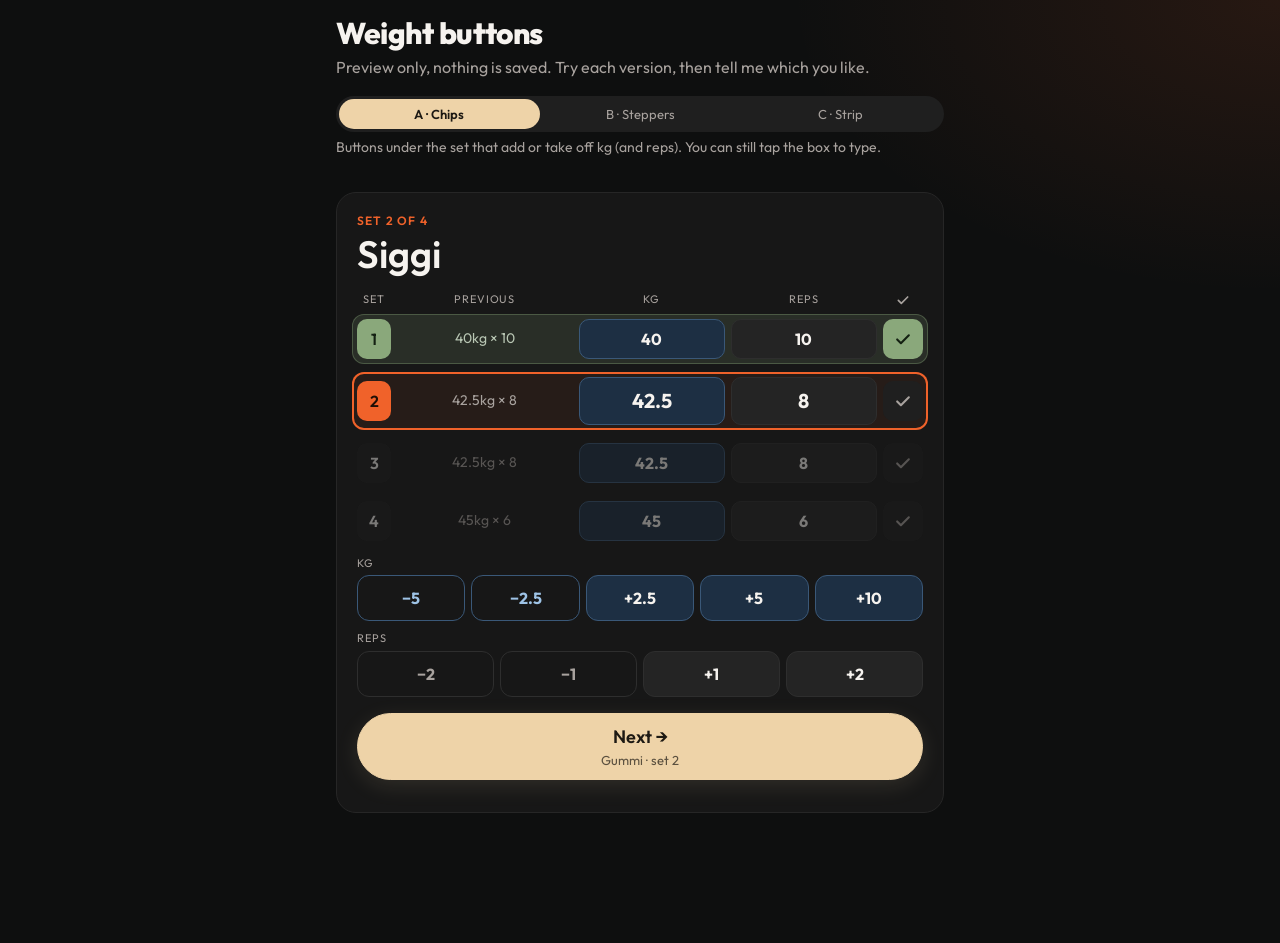
==== preview.html @ f481e170 "Preview page: three ways to change the weight without typing" ====
<!doctype html>
<html lang="en">
<head>
  <meta charset="utf-8">
  <meta name="viewport" content="width=device-width, initial-scale=1, maximum-scale=1, user-scalable=no, viewport-fit=cover">
  <meta name="theme-color" content="#0d0e0e">
  <title>Weight buttons preview</title>
  <link rel="preconnect" href="https://fonts.googleapis.com">
  <link rel="preconnect" href="https://fonts.gstatic.com" crossorigin>
  <link rel="stylesheet" href="https://fonts.googleapis.com/css2?family=Outfit:wght@400;500;600;700;800&display=swap">
  <link rel="stylesheet" href="styles.css?v=31">
  <style>
    /* Preview only: three ways to change kg without the keyboard */
    .variants { display: flex; width: 100%; margin: 4px 0 6px; }
    .variants button { flex: 1; }
    .about { color: var(--muted); font-size: 14px; margin: 0 0 14px; min-height: 40px; }

    /* A: chips that add or take off kg */
    .chips { display: grid; grid-template-columns: repeat(5, 1fr); gap: 6px; margin: 2px 0 6px; }
    .chip {
      min-height: 46px; border-radius: 12px; font: inherit; font-size: 16px; font-weight: 700; cursor: pointer;
      background: var(--kg-bg); border: 1px solid var(--kg-border); color: var(--text);
    }
    .chip.minus { background: transparent; color: var(--kg); }
    .chip:active { filter: brightness(1.3); }
    .chips.reps { grid-template-columns: repeat(4, 1fr); }
    .chips.reps .chip { background: #242424; border-color: #2e2e2e; }
    .chips.reps .chip.minus { background: transparent; color: var(--muted); }
    .chip-label { color: var(--muted); font-size: 11px; letter-spacing: 0.08em; text-transform: uppercase; margin: 10px 0 4px; }

    /* B: big steppers */
    .stepper-box { display: grid; gap: 10px; margin: 6px 0 4px; }
    .big-stepper { display: grid; grid-template-columns: 64px 1fr 64px; gap: 8px; align-items: center; border-radius: 16px; padding: 8px; }
    .big-stepper.kg { background: var(--kg-bg); border: 1px solid var(--kg-border); }
    .big-stepper.reps { background: #242424; border: 1px solid #2e2e2e; }
    .big-stepper button {
      height: 56px; border-radius: 12px; border: 1px solid rgba(255, 255, 255, 0.12); background: rgba(0, 0, 0, 0.25);
      color: var(--text); font: inherit; font-size: 28px; font-weight: 600; cursor: pointer;
    }
    .big-stepper button:active { background: rgba(255, 255, 255, 0.1); }
    .big-stepper .value { text-align: center; line-height: 1; }
    .big-stepper .value input { background: transparent; border: none; box-shadow: none; text-align: center; font-size: 34px; font-weight: 700; padding: 0; min-height: 40px; }
    .big-stepper .value span { color: var(--muted); font-size: 12px; text-transform: uppercase; letter-spacing: 0.08em; }
    .step-size { display: flex; gap: 6px; justify-content: center; align-items: center; color: var(--muted); font-size: 13px; }
    .step-size .seg { margin: 0; }

    /* C: pick a weight from a strip */
    .strip { display: flex; gap: 6px; overflow-x: auto; margin: 4px -20px 6px; padding: 4px 20px; scrollbar-width: none; scroll-snap-type: x mandatory; }
    .strip::-webkit-scrollbar { display: none; }
    .strip button {
      flex: none; min-width: 64px; min-height: 52px; border-radius: 12px; scroll-snap-align: center;
      background: transparent; border: 1px solid var(--kg-border); color: var(--kg); font: inherit; font-size: 18px; font-weight: 700; cursor: pointer;
    }
    .strip button.on { background: var(--kg-bg); color: var(--text); border-color: var(--kg); box-shadow: 0 0 0 1px var(--kg); }
    .strip button small { display: block; font-size: 10px; font-weight: 500; color: var(--muted); letter-spacing: 0.04em; }
  </style>
</head>
<body>
  <main>
    <h1 style="font-size:30px">Weight buttons</h1>
    <p class="sub">Preview only, nothing is saved. Try each version, then tell me which you like.</p>
    <div class="seg variants" data-variants>
      <button data-v="A" class="on">A · Chips</button>
      <button data-v="B">B · Steppers</button>
      <button data-v="C">C · Strip</button>
    </div>
    <p class="about" data-about></p>
    <div data-step></div>
  </main>
  <div id="toast" class="toast" role="status"></div>

  <script>
    const TICK = '<svg width="20" height="20" viewBox="0 0 24 24" fill="none" stroke="currentColor" stroke-width="2.5" stroke-linecap="round" stroke-linejoin="round"><path d="M5 12.5l4.5 4.5L19 7.5"/></svg>';
    const ABOUT = {
      A: 'Buttons under the set that add or take off kg (and reps). You can still tap the box to type.',
      B: 'The current set gets big − / + buttons. Choose how much one tap changes the kg. Tap the number to type.',
      C: 'Swipe a strip of weights around the current one and tap the one you lifted. Last time is marked.',
    };
    const prev = [{ w: 40, r: 10 }, { w: 42.5, r: 8 }, { w: 42.5, r: 8 }, { w: 45, r: 6 }];
    let variant = 'A', stepSize = 5;
    let sets, cur;
    function reset() {
      sets = prev.map(p => ({ w: p.w, r: p.r, done: false }));
      sets[0].done = true;
      cur = 1;
    }
    reset();

    const fmt = n => String(Math.round(n * 100) / 100);
    const el = document.querySelector('[data-step]');

    function row(s, j) {
      const cells = `<span class="set-no">${j + 1}</span><span class="prev">${prev[j].w}kg × ${prev[j].r}</span>`;
      if (j === cur) return `
        <div class="set-row current">
          ${cells}
          <input inputmode="decimal" data-f="w" value="${fmt(s.w)}" aria-label="Weight">
          <input inputmode="numeric" data-f="r" value="${s.r}" aria-label="Reps">
          <span class="tick">${TICK}</span>
        </div>`;
      return `
        <div class="set-row ${s.done ? 'done' : 'upcoming'}">
          ${cells}<span class="val">${fmt(s.w)}</span><span class="val">${s.r}</span><span class="tick">${TICK}</span>
        </div>`;
    }

    function controls() {
      const s = sets[cur];
      if (variant === 'A') return `
        <div class="chip-label">kg</div>
        <div class="chips">
          <button class="chip minus" data-add="-5">−5</button>
          <button class="chip minus" data-add="-2.5">−2.5</button>
          <button class="chip" data-add="2.5">+2.5</button>
          <button class="chip" data-add="5">+5</button>
          <button class="chip" data-add="10">+10</button>
        </div>
        <div class="chip-label">reps</div>
        <div class="chips reps">
          <button class="chip minus" data-rep="-2">−2</button>
          <button class="chip minus" data-rep="-1">−1</button>
          <button class="chip" data-rep="1">+1</button>
          <button class="chip" data-rep="2">+2</button>
        </div>`;
      if (variant === 'B') return `
        <div class="stepper-box">
          <div class="big-stepper kg">
            <button data-add="${-stepSize}" aria-label="Less kg">−</button>
            <div class="value"><input inputmode="decimal" data-f="w" value="${fmt(s.w)}" aria-label="Weight"><span>kg</span></div>
            <button data-add="${stepSize}" aria-label="More kg">+</button>
          </div>
          <div class="step-size">One tap =
            <div class="seg">${[1.25, 2.5, 5, 10].map(n => `<button data-size="${n}" class="${n === stepSize ? 'on' : ''}">${n} kg</button>`).join('')}</div>
          </div>
          <div class="big-stepper reps">
            <button data-rep="-1" aria-label="Fewer reps">−</button>
            <div class="value"><input inputmode="numeric" data-f="r" value="${s.r}" aria-label="Reps"><span>reps</span></div>
            <button data-rep="1" aria-label="More reps">+</button>
          </div>
        </div>`;
      // C: weights around the current one, every 2.5 kg
      const opts = [];
      for (let w = Math.max(0, s.w - 20); w <= s.w + 30; w += 2.5) opts.push(w);
      return `
        <div class="chip-label">kg · swipe for more</div>
        <div class="strip" data-strip>${opts.map(w => `
          <button data-set="${w}" class="${w === s.w ? 'on' : ''}">${fmt(w)}${w === prev[cur].w ? '<small>last time</small>' : ''}</button>`).join('')}
        </div>
        <div class="chip-label">reps</div>
        <div class="chips reps">
          <button class="chip minus" data-rep="-2">−2</button>
          <button class="chip minus" data-rep="-1">−1</button>
          <button class="chip" data-rep="1">+1</button>
          <button class="chip" data-rep="2">+2</button>
        </div>`;
    }

    function render() {
      document.querySelector('[data-about]').textContent = ABOUT[variant];
      if (cur >= sets.length) {
        el.innerHTML = `
          <div class="step">
            <div class="step-name">All done 💪</div>
            <button class="btn primary big" data-again>Try again</button>
          </div>`;
        return;
      }
      el.innerHTML = `
        <div class="step">
          <div class="step-meta">Set ${cur + 1} of ${sets.length}</div>
          <div class="step-name">Siggi</div>
          <div class="set-head"><span>Set</span><span>Previous</span><span>kg</span><span>Reps</span><span>${TICK}</span></div>
          ${sets.map(row).join('')}
          ${controls()}
          <button class="btn primary big" data-next>Next →<small>Gummi · set ${cur + 1}</small></button>
        </div>`;
      // Keep the picked weight in view on the strip
      el.querySelector('[data-strip] .on')?.scrollIntoView({ inline: 'center', block: 'nearest' });
    }

    let toastTimer;
    function toast(text) {
      const t = document.getElementById('toast');
      t.textContent = text;
      t.classList.add('show');
      clearTimeout(toastTimer);
      toastTimer = setTimeout(() => t.classList.remove('show'), 1600);
    }

    // Only update the values on screen, so a tap doesn't redraw (and scroll) the whole card
    function refreshValues() {
      const s = sets[cur];
      el.querySelectorAll('[data-f="w"]').forEach(i => { if (document.activeElement !== i) i.value = fmt(s.w); });
      el.querySelectorAll('[data-f="r"]').forEach(i => { if (document.activeElement !== i) i.value = s.r; });
      el.querySelectorAll('[data-strip] button').forEach(b => b.classList.toggle('on', +b.dataset.set === s.w));
    }

    el.addEventListener('click', e => {
      const b = e.target.closest('button');
      if (!b) return;
      const s = sets[cur];
      if (b.dataset.add) { s.w = Math.max(0, s.w + +b.dataset.add); refreshValues(); }
      else if (b.dataset.rep) { s.r = Math.max(0, s.r + +b.dataset.rep); refreshValues(); }
      else if (b.dataset.set) { s.w = +b.dataset.set; refreshValues(); }
      else if (b.dataset.size) { stepSize = +b.dataset.size; render(); }
      else if (b.hasAttribute('data-next')) {
        s.done = true;
        toast(`Saved ${fmt(s.w)}kg × ${s.r}`);
        cur++;
        if (sets[cur]) { sets[cur].w = Math.max(sets[cur].w, s.w); }
        render();
      } else if (b.hasAttribute('data-again')) { reset(); render(); }
    });
    el.addEventListener('input', e => {
      const v = parseFloat(e.target.value.replace(',', '.'));
      if (!Number.isFinite(v)) return;
      if (e.target.dataset.f === 'w') sets[cur].w = v; else sets[cur].r = v;
      refreshValues();
    });
    el.addEventListener('focusin', e => { if (e.target.matches('input')) e.target.select(); });

    document.querySelector('[data-variants]').addEventListener('click', e => {
      const b = e.target.closest('button');
      if (!b) return;
      variant = b.dataset.v;
      document.querySelectorAll('[data-variants] button').forEach(x => x.classList.toggle('on', x === b));
      reset();
      render();
    });
    render();
  </script>
</body>
</html>
---- styles.css ----
:root {
  /* sampled from the design reference (gymbros8) */
  --bg: #0e0f0f;
  --panel: #131313;
  --card: #171717;
  --card2: #1f1f1f;
  --input: #1f1f1f;
  --text: #f6f3ef;
  --muted: #a8a29e;
  --border: #262626;
  --cream: #eed3a8; /* the poster's paper cream */
  --cream-ink: #1d1913;
  --accent: #f0622a; /* the poster's orange: accents in panels, not buttons */
  --accent-text: #ff8656;
  --accent-ink: #1f0f06;
  /* kg: a muted slate blue, cool against the warm orange/cream */
  --kg: #9ec3e6;
  --kg-bg: #1d2f43; /* strong enough that the fill alone says "kg" */
  --kg-border: #3a5878;
  --green: #8aa87b;
  --danger: #f2616d; /* clearly redder than the orange accent */
  color-scheme: dark;
}

* { box-sizing: border-box; }
[hidden] { display: none !important; }

html { touch-action: manipulation; }

body {
  margin: 0;
  min-height: 100vh;
  /* a warm glow in the top corner, like light on the plates in the reference */
  background: radial-gradient(700px 420px at 100% 0%, rgba(240, 98, 42, 0.11), transparent 70%) no-repeat, var(--bg);
  color: var(--text);
  font: 16px/1.4 "Outfit", system-ui, -apple-system, "Segoe UI", Roboto, sans-serif;
  -webkit-tap-highlight-color: transparent;
}

header {
  position: sticky;
  top: 0;
  z-index: 10;
  display: flex;
  justify-content: space-between;
  align-items: center;
  padding: 10px 16px;
  padding-top: max(10px, env(safe-area-inset-top));
  background: rgba(14, 15, 15, 0.82);
  backdrop-filter: blur(10px);
}
#lock { margin-left: auto; border-radius: 999px; border-color: #343130; }
/* Sets saved on the phone but not uploaded yet (no signal) */
#sync { margin-left: auto; border-radius: 999px; border-color: rgba(238, 211, 168, 0.45); color: var(--cream); }
#sync:not([hidden]) + #lock { margin-left: 8px; }

main { max-width: 640px; margin: 0 auto; padding: 8px 16px 130px; }

h1 { font-size: 40px; font-weight: 800; line-height: 1.05; margin: 10px 0 6px; letter-spacing: -0.015em; }
h2 { margin: 30px 0 12px; color: var(--muted); text-transform: uppercase; letter-spacing: 0.08em; font-size: 12px; font-weight: 600; }
h3 { margin: 0; font-size: 18px; font-weight: 600; }
.sub { color: var(--muted); margin: 0 0 18px; }

/* ---------- buttons ---------- */

.btn {
  display: inline-flex;
  flex-direction: column;
  align-items: center;
  justify-content: center;
  gap: 2px;
  min-height: 44px;
  padding: 10px 18px;
  border-radius: 999px;
  border: 1px solid var(--border);
  background: var(--card);
  color: var(--text);
  font: inherit;
  font-weight: 500;
  text-decoration: none;
  cursor: pointer;
}
.btn.primary, .btn.cream {
  background: var(--cream);
  border-color: var(--cream);
  color: var(--cream-ink);
  font-weight: 600;
  box-shadow: 0 6px 22px rgba(238, 211, 168, 0.12);
}
.btn.primary:active, .btn.cream:active { filter: brightness(0.92); }
/* "Add exercise": dashed orange outline with a round plus */
.btn.dashed {
  flex-direction: row; gap: 10px;
  background: transparent; border: 1.5px dashed rgba(238, 211, 168, 0.45); border-radius: 18px;
  color: var(--cream); font-weight: 600;
}
.plus-dot {
  display: inline-flex; align-items: center; justify-content: center;
  width: 26px; height: 26px; border-radius: 50%;
  background: var(--cream); color: var(--cream-ink); font-size: 20px; font-weight: 700; line-height: 1;
}
.btn.danger { color: var(--danger); background: transparent; }
.btn.ghost { background: transparent; }
.btn.small { min-height: 34px; padding: 5px 14px; font-size: 14px; }
.btn.big { width: 100%; min-height: 60px; font-size: 18px; margin-bottom: 12px; }
.btn small { font-weight: 400; font-size: 12px; opacity: 0.7; }
.btn.big small { font-size: 13px; }
.btn.block { width: 100%; margin-bottom: 12px; }
/* Home screen's Members / Exercises: stand out from the dark background */
.btn.tile { flex-direction: row; gap: 8px; min-height: 56px; background: #1c1c1c; border-color: #343130; color: var(--text); font-size: 16px; font-weight: 600; border-radius: 16px; }
.btn.tile svg { width: 20px; height: 20px; color: var(--muted); }
.btn.tile:active { filter: brightness(1.15); }
.btn:disabled { opacity: 0.45; }

/* Pill-shaped with a 44px+ tap target so it's easy to hit on a phone */
.back {
  display: inline-flex; align-items: center; gap: 6px;
  min-height: 44px; padding: 8px 18px 8px 14px; margin-bottom: 8px;
  border-radius: 999px; background: #121212; border: 1px solid #3e3937;
  color: var(--text); text-decoration: none; font-size: 17px; font-weight: 500;
}
.back:active { background: var(--card2); }

.muted { color: var(--muted); }
.center { text-align: center; }
.row { display: flex; gap: 8px; align-items: center; flex-wrap: wrap; }
.row.end { justify-content: flex-end; }
.row.nowrap { flex-wrap: nowrap; min-width: 0; }
.col { display: flex; flex-direction: column; gap: 2px; min-width: 0; }
.grow { flex: 1; min-width: 0; }

/* ---------- inputs ---------- */

input {
  width: 100%;
  min-height: 46px;
  padding: 10px 12px;
  font: inherit;
  font-size: 17px; /* 16px+ prevents iOS zoom on focus */
  color: var(--text);
  background: var(--input);
  border: 1px solid var(--border);
  border-radius: 10px;
}
input:focus { outline: none; border-color: var(--cream); box-shadow: 0 0 0 1px var(--cream); }
input::placeholder { color: #66615d; }
input.invalid { border-color: var(--danger); box-shadow: 0 0 0 1px var(--danger); }

.search { position: relative; margin-bottom: 14px; }
.search input { border-radius: 999px; padding-left: 44px; background: var(--card); }
.search svg { position: absolute; left: 16px; top: 50%; transform: translateY(-50%); color: var(--muted); }

/* ---------- home ---------- */

/* Poster banner, as wide as the buttons below and rounded like the cards */
.hero {
  display: block;
  width: 100%;
  height: auto;
  margin: 4px 0 16px;
  border-radius: 20px;
  border: 1px solid #2a2828;
  box-shadow: 0 12px 30px rgba(0, 0, 0, 0.5);
}
/* On phones the banner runs edge to edge */
@media (max-width: 640px) {
  .hero {
    width: calc(100% + 32px);
    max-width: none;
    margin: -8px -16px 16px;
    border-radius: 0;
    border-width: 1px 0;
    box-shadow: none;
  }
}

/* ---------- lists & cards ---------- */

.list { display: flex; flex-direction: column; gap: 10px; }
.list-item {
  display: flex;
  flex-direction: column;
  gap: 2px;
  width: 100%;
  padding: 14px 16px;
  background: linear-gradient(180deg, #191919, #151515);
  border: 1px solid var(--border);
  border-radius: 18px;
  color: var(--text);
  text-decoration: none;
  text-align: left;
  font: inherit;
  cursor: pointer;
}
.list-item.row { flex-direction: row; flex-wrap: nowrap; padding: 8px 8px 8px 12px; }
.list-item.row input { background: transparent; border-color: transparent; }
.list-item.row input:focus { border-color: var(--cream); }
.tag { color: var(--green); font-size: 13px; }

.card {
  background: linear-gradient(180deg, #191919, #151515);
  border: 1px solid var(--border);
  border-radius: 20px;
  padding: 16px;
  margin-bottom: 12px;
}
.card-head { display: flex; justify-content: space-between; align-items: center; gap: 8px; }

/* Exercise row with photo on the left (picker and workout overview) */
.ex-card {
  display: flex;
  align-items: stretch;
  width: 100%;
  min-height: 84px;
  margin-bottom: 12px;
  padding: 0;
  overflow: hidden;
  background: linear-gradient(180deg, #191919, #151515);
  border: 1px solid var(--border);
  border-radius: 18px;
  color: var(--text);
  text-decoration: none;
  text-align: left;
  font: inherit;
  cursor: pointer;
}
/* Exercise thumbnail; without a photo it's an orange-tinted tile with a dumbbell */
.ex-img { flex: none; width: 96px; background: #28170f center / cover no-repeat; display: flex; align-items: center; justify-content: center; color: #d65a2a; }
.ex-info { flex: 1; min-width: 0; padding: 14px; display: flex; flex-direction: column; gap: 2px; justify-content: center; }
.ex-title { font-size: 18px; font-weight: 600; }
.ex-side { flex: none; display: flex; align-items: center; padding-right: 14px; }
.plus {
  display: flex;
  align-items: center;
  justify-content: center;
  width: 34px;
  height: 34px;
  border-radius: 50%;
  background: var(--cream);
  color: var(--cream-ink);
  font-size: 22px;
  line-height: 1;
}

/* Done / not done circle, as in the reference */
.check {
  flex: none;
  display: inline-flex;
  align-items: center;
  justify-content: center;
  width: 36px;
  height: 36px;
  border-radius: 50%;
  border: 2px solid #3d3a38;
}
.check.done { background: var(--green); border-color: var(--green); box-shadow: 0 0 18px rgba(138, 168, 123, 0.25); }
.check.done::after { content: ""; width: 12px; height: 7px; margin-top: -3px; border: solid #18210f; border-width: 0 0 3px 3px; transform: rotate(-45deg); }

/* Per-member sets in the workout overview: reps above kg */

/* ---------- exercise screen ---------- */

.save-status {
  display: block;
  min-height: 18px;
  margin: 0 0 12px;
  padding: 0;
  background: none;
  border: none;
  font: inherit;
  font-size: 13px;
  color: var(--muted);
  text-align: left;
}
.save-status.wait { color: var(--cream); }

.photo-block { position: relative; margin-bottom: 16px; }
.ex-photo { display: block; width: 100%; max-height: 280px; object-fit: cover; border-radius: 18px; background: var(--card); }
.photo-block .on-photo { position: absolute; right: 10px; bottom: 10px; background: rgba(13, 14, 14, 0.75); backdrop-filter: blur(6px); }

.stepper { display: flex; align-items: center; gap: 10px; padding: 10px 10px 10px 16px; }
.stepper .btn { width: 44px; padding: 0; font-size: 22px; }
.stepper b { min-width: 26px; text-align: center; font-size: 22px; font-weight: 600; }

.last { margin: 6px 0 12px; font-size: 14px; color: var(--muted); }
.last b { color: var(--text); font-weight: 500; }
.small { font-size: 13px; }

/* Members who are here stand out from the page; members who aren't sit quietly at the bottom */
.member { background: linear-gradient(180deg, #1b1b1b, #171717); border-color: #2c2c2c; box-shadow: 0 4px 18px rgba(0, 0, 0, 0.35); }
.absent-row {
  display: flex;
  align-items: center;
  gap: 8px;
  margin-bottom: 8px;
  padding: 6px 8px 6px 16px;
  border: 1px dashed var(--border);
  border-radius: 14px;
  color: var(--muted);
}

/* Set table: SET | PREVIOUS | KG | REPS | ✓ */
.set-head, .set-row { display: grid; grid-template-columns: 34px 1.2fr 1fr 1fr 40px; gap: 6px; align-items: center; }
.set-head { margin: 14px 0 6px; color: var(--muted); font-size: 11px; letter-spacing: 0.08em; text-transform: uppercase; text-align: center; }
.set-head svg { width: 16px; height: 16px; vertical-align: middle; }
.set-row { margin: 0 -5px 6px; padding: 5px; border-radius: 12px; transition: background 0.15s; }
.set-no {
  display: flex;
  align-items: center;
  justify-content: center;
  height: 40px;
  border-radius: 10px;
  background: var(--card2);
  font-weight: 600;
}
.prev { color: var(--muted); font-size: 14px; text-align: center; white-space: nowrap; overflow: hidden; text-overflow: ellipsis; }
.set-row input { min-height: 40px; padding: 6px 4px; text-align: center; font-weight: 700; color: var(--text); }
/* Same color code as the sets tables: kg cells blue, reps cells grey, white numbers */
.set-row > :nth-child(3) { background: var(--kg-bg); border: 1px solid var(--kg-border); }
.set-row > :nth-child(4) { background: #242424; border: 1px solid #2e2e2e; }
.set-row > input:nth-child(3)::placeholder { color: #6f8aa6; }
.tick {
  display: flex;
  align-items: center;
  justify-content: center;
  height: 40px;
  padding: 0;
  border: none;
  border-radius: 10px;
  background: var(--card2);
  color: var(--muted);
  cursor: pointer;
}
/* A finished set: green row with a green number and tick; the kg / reps cells keep their colors */
.set-row.done { background: rgba(138, 168, 123, 0.16); box-shadow: inset 0 0 0 1px rgba(138, 168, 123, 0.35); }
.set-row.done .set-no, .set-row.done .tick { background: var(--green); color: #142012; }
.set-row.done .prev { color: #b9c7b4; }

/* ---------- guided step ---------- */

.step { background: var(--card); border: 1px solid var(--border); border-radius: 20px; padding: 20px; }
.step-meta { color: var(--accent); font-weight: 600; font-size: 12px; text-transform: uppercase; letter-spacing: 0.1em; }
.step-name { font-size: 38px; font-weight: 600; line-height: 1.1; margin: 4px 0 8px; }
/* "Who's next?": one big button per member */
.pick-grid { display: grid; grid-template-columns: 1fr 1fr; gap: 10px; margin: 16px 0 12px; }
.pick-grid .btn { min-height: 60px; font-size: 18px; font-weight: 600; }
.step .btn.big { margin-bottom: 12px; }

/* ---------- misc ---------- */

.sticky-bottom {
  position: fixed;
  left: 0;
  right: 0;
  bottom: 0;
  padding: 28px 16px 12px;
  padding-bottom: max(12px, env(safe-area-inset-bottom));
  background: linear-gradient(transparent, var(--bg) 45%);
}
.sticky-bottom .btn { display: flex; max-width: 608px; margin: 0 auto; }

.notice { background: var(--card2); border-radius: 16px; padding: 12px 16px; margin-bottom: 12px; }
.error { background: #3a1c17; color: #f5c9bf; padding: 12px 16px; border-radius: 16px; margin-bottom: 12px; }
.error-text { color: var(--danger); min-height: 1.2em; font-size: 14px; }

dialog {
  width: min(92vw, 380px);
  padding: 22px;
  background: var(--card);
  color: var(--text);
  border: 1px solid var(--border);
  border-radius: 20px;
}
dialog::backdrop { background: rgba(0, 0, 0, 0.65); }
dialog h2 { margin-top: 0; color: var(--text); text-transform: none; letter-spacing: 0; font-size: 22px; }

/* Exercise in the workout overview: square photo next to the title, members below */
.ex-summary { display: block; color: var(--text); text-decoration: none; }
.ex-summary-head { display: flex; align-items: center; gap: 14px; margin-bottom: 4px; }
/* Exercise card on the workout page: a faint orange glow in the top-left corner */
.ex-summary {
  border-color: transparent;
  background:
    radial-gradient(240px 150px at 0 0, rgba(240, 98, 42, 0.09), transparent 100%) padding-box,
    linear-gradient(180deg, #191919, #151515) padding-box,
    radial-gradient(200px 120px at 0 0, #4d2716, #262626 100%) border-box;
}
.ex-summary .ex-img { width: 66px; height: 66px; border-radius: 14px; border: 1px solid #40200f; }
.ex-summary .ex-img svg { width: 28px; height: 28px; }

/* Big dark panel holding a workout's exercises, as in the reference */
.panel { background: var(--panel); border: 1px solid #1e1e1e; border-radius: 24px; padding: 8px; margin-bottom: 14px; }
.panel .card { margin-bottom: 10px; }
.panel > .muted { padding: 18px 0 8px; margin: 0; }
.panel .btn.dashed { margin: 4px 0 0; }

/* One inner card per member: name and set count, then their sets */
.ms-row { margin-top: 10px; padding: 12px 10px; background: #1a1a1a; border: 1px solid #242424; border-radius: 16px; }
.ms-head { display: flex; justify-content: space-between; align-items: baseline; gap: 8px; }
.ms-name { font-weight: 600; font-size: 17px; }
/* Sets table: one column per set (number, kg, ×reps). Color code: kg blue, reps cream */
.set-grid {
  display: grid;
  grid-template-columns: repeat(var(--n), minmax(0, 72px));
  gap: 10px 6px;
  margin-top: 10px;
  text-align: center;
  font-variant-numeric: tabular-nums;
}
.sg-set { display: flex; flex-direction: column; gap: 5px; min-width: 0; }
.sg-no { align-self: center; color: #b4b0ad; font-size: 12px; font-weight: 500; }
.sg-val { font-size: 17px; font-weight: 700; line-height: 1; padding: 9px 2px; border-radius: 8px; white-space: nowrap; }
/* White numbers everywhere; the bubble (and the small kg / × in its color) carries the color code */
.sg-val small { margin: 0 1px; font-size: 0.8em; font-weight: 600; }
.sg-val.sg-weight { color: var(--text); background: var(--kg-bg); box-shadow: inset 0 0 0 1px var(--kg-border); }
.sg-val.sg-reps { color: var(--text); background: #242424; box-shadow: inset 0 0 0 1px #2e2e2e; }
.sg-val.sg-reps small { color: var(--cream); }
/* A new best: the set number becomes a green badge and its values get a ring */
.sg-set.best .sg-no { padding: 1px 8px; border-radius: 999px; background: var(--green); color: #142012; }
.sg-set.best .sg-val.sg-weight { box-shadow: inset 0 0 0 2px var(--kg); }
.sg-set.best .sg-val.sg-reps { box-shadow: inset 0 0 0 2px var(--cream); }

.list-item .ex-img { width: 44px; height: 44px; border-radius: 10px; }
.list-item .ex-img svg { width: 22px; height: 22px; }

/* Guided step: the member's set table with the current set highlighted */
.step .set-head { margin-top: 16px; }
.step .set-row { margin-bottom: 8px; }
.step .btn.big { margin-top: 10px; }
.set-row[data-jump] { cursor: pointer; }
.set-row.upcoming { opacity: 0.45; }
.set-row.current { background: rgba(240, 98, 42, 0.07); box-shadow: inset 0 0 0 2px var(--accent); }
.set-row.current .set-no { background: var(--accent); color: var(--accent-ink); }
.set-row.current input { min-height: 48px; font-size: 20px; }
.set-row.current input:focus { border-color: var(--accent); box-shadow: 0 0 0 1px var(--accent); }
.val {
  display: flex;
  align-items: center;
  justify-content: center;
  height: 40px;
  border-radius: 10px;
  font-weight: 700;
}

/* Exercises screen: tap the thumbnail to add or change the photo */
.photo-pick { position: relative; flex: none; cursor: pointer; }
.photo-pick .cam {
  position: absolute;
  right: -5px;
  bottom: -5px;
  display: flex;
  align-items: center;
  justify-content: center;
  width: 22px;
  height: 22px;
  border-radius: 50%;
  background: var(--card2);
  border: 1px solid var(--border);
  color: var(--cream);
}
.photo-pick.busy { opacity: 0.4; pointer-events: none; }

/* Workout overview: compact exercise cards that expand to show sets */
.ex-summary { padding: 12px; }
.ex-summary-head {
  display: flex;
  align-items: center;
  gap: 14px;
  width: 100%;
  padding: 0;
  background: none;
  border: none;
  color: inherit;
  font: inherit;
  text-align: left;
  cursor: pointer;
}
.chev { color: var(--muted); transition: transform 0.15s; }
.ex-summary.open .chev { transform: rotate(180deg); }
.ex-details { padding-top: 4px; }

/* "All sets done" banner */
.all-done {
  display: flex;
  align-items: center;
  gap: 14px;
  margin-bottom: 12px;
  padding: 14px 12px 14px 14px;
  border-radius: 18px;
  background: linear-gradient(135deg, #96b388, #7a9a6c);
  color: #142012;
}
.all-done b { font-size: 19px; font-weight: 700; }
.all-done span span { font-size: 14px; opacity: 0.8; }
.all-done-icon {
  display: flex;
  align-items: center;
  justify-content: center;
  flex: none;
  width: 44px;
  height: 44px;
  border-radius: 50%;
  background: #142012;
  color: #a9c7a2;
}
.all-done .btn { background: rgba(20, 32, 18, 0.15); border-color: rgba(20, 32, 18, 0.3); color: #142012; }

/* Summary sheet after completing an exercise or workout */
/* Centered in the visible screen (dvh leaves out the phone browser's toolbars) */
dialog.sheet {
  width: calc(100% - 24px);
  max-width: 600px;
  max-height: 85vh;
  max-height: 85dvh;
  margin: auto;
  padding: 24px 18px 18px;
  border-radius: 24px;
  overflow-y: auto;
  overscroll-behavior: contain;
}
/* The page behind an open sheet doesn't scroll */
html.no-scroll, html.no-scroll body { overflow: hidden; }
dialog.sheet[open] { animation: sheet-in 0.25s ease-out; }
@keyframes sheet-in { from { opacity: 0; } to { opacity: 1; } } /* no transform: it would trap the confetti canvas */
#sheet-confetti { position: fixed; inset: 0; width: 100vw; height: 100vh; pointer-events: none; z-index: 1; }
.sheet form { position: relative; }
.sheet .btn.big { margin: 18px 0 0; }
.sheet .btn:focus { outline: none; } /* it gets focus when the sheet opens */
.sheet-title { font-size: 28px; font-weight: 600; line-height: 1.15; }
.sheet .sub { margin-bottom: 14px; }
.sheet-row { display: flex; flex-direction: column; gap: 2px; padding: 12px 0; border-top: 1px solid var(--border); }
/* Stat cards: icon tile + big number; first one orange-tinted, last one green-tinted */
.stats { display: grid; grid-template-columns: repeat(3, 1fr); gap: 10px; margin-bottom: 8px; }
.stat {
  display: flex; align-items: center; gap: 12px; min-width: 0;
  padding: 14px 12px; border-radius: 18px;
  background: linear-gradient(160deg, #201e1d, #181717); border: 1px solid #2a2828;
}
.stat-icon { flex: none; display: flex; align-items: center; justify-content: center; width: 44px; height: 44px; border-radius: 13px; background: #292524; color: #a8a29e; }
.stat-text { display: flex; flex-direction: column; min-width: 0; }
.stat b { font-size: 26px; font-weight: 700; line-height: 1.05; color: var(--text); white-space: nowrap; }
.stat span { color: var(--muted); font-size: 13px; }
/* Tinted cards: the color glows from the top-left corner and fades into the normal dark grey,
   border included (an inner padding-box layer over a border-box layer) */
.stat.orange {
  border-color: transparent;
  background:
    radial-gradient(140% 120% at 0% 0%, rgba(240, 98, 42, 0.42), rgba(240, 98, 42, 0.1) 45%, transparent 78%) padding-box,
    linear-gradient(#231812, #1f1713) padding-box,
    radial-gradient(130% 130% at 0% 0%, #b8461c, #3a261e 45%, #2a2828 70%) border-box;
}
.stat.orange .stat-icon { background: #3d1c0e; color: var(--accent-text); }
.stat.blue {
  border-color: transparent;
  background:
    radial-gradient(140% 120% at 0% 0%, rgba(130, 171, 212, 0.3), rgba(130, 171, 212, 0.07) 45%, transparent 78%) padding-box,
    linear-gradient(#1b1e22, #181a1d) padding-box,
    radial-gradient(130% 130% at 0% 0%, #4d6f92, #2b3440 45%, #2a2828 70%) border-box;
}
.stat.blue .stat-icon { background: #1f2a36; color: var(--kg); }
/* Phones: icon above the number so big numbers fit */
@media (max-width: 520px) {
  .stat { flex-direction: column; align-items: flex-start; gap: 10px; padding: 12px; }
  .stat-icon { width: 38px; height: 38px; border-radius: 11px; }
  .stat-icon svg { width: 20px; height: 20px; }
  .stat b { font-size: 22px; }
}
.best-tag { color: var(--green); font-size: 13px; font-weight: 600; }
.best-line { display: flex; align-items: center; gap: 8px; margin-top: 6px; }
.best-label { color: var(--muted); font-size: 15px; font-weight: 600; }
.best-line .pill { font-size: 16px; padding: 4px 10px; }
.best-line .times { font-size: 15px; }
/* A single set as bubbles: [60 kg] × [10] */
.pills { display: inline-flex; align-items: center; gap: 5px; font-variant-numeric: tabular-nums; }
.pill { padding: 3px 9px; border-radius: 8px; font-size: 14px; font-weight: 700; line-height: 1.3; }
.pill.kg { color: var(--text); background: var(--kg-bg); box-shadow: inset 0 0 0 1px var(--kg-border); }
.pill.reps { color: var(--text); background: #242424; box-shadow: inset 0 0 0 1px #2e2e2e; }
.pill small { margin-left: 1px; font-size: 0.8em; font-weight: 600; }
.pill.reps small { color: var(--cream); }
.times { color: var(--muted); font-size: 13px; }

/* Little message at the top, e.g. a new best */
.toast {
  position: fixed;
  top: calc(14px + env(safe-area-inset-top));
  left: 50%;
  z-index: 50;
  padding: 10px 18px;
  border-radius: 999px;
  background: var(--cream);
  color: var(--cream-ink);
  font-weight: 600;
  box-shadow: 0 8px 30px rgba(0, 0, 0, 0.5);
  transform: translate(-50%, -150%);
  opacity: 0;
  visibility: hidden;
  transition: transform 0.25s ease-out, opacity 0.25s, visibility 0s 0.25s;
  pointer-events: none;
}
.toast.show { transform: translate(-50%, 0); opacity: 1; visibility: visible; transition: transform 0.25s ease-out, opacity 0.25s; }

/* Past workouts on the home screen */
.months { display: flex; gap: 8px; overflow-x: auto; margin: -2px -16px 12px; padding: 2px 16px; scrollbar-width: none; }
.months::-webkit-scrollbar { display: none; }
.month {
  flex: none; display: inline-flex; align-items: center; gap: 8px;
  padding: 7px 8px 7px 14px; border-radius: 999px; border: 1px solid var(--border);
  background: var(--card); color: var(--muted); font: inherit; font-size: 14px; font-weight: 500; cursor: pointer;
}
.month span { min-width: 22px; padding: 1px 7px; border-radius: 999px; background: var(--card2); font-size: 12px; }
.month.on { background: var(--cream); border-color: var(--cream); color: var(--cream-ink); font-weight: 600; }
.month.on span { background: rgba(29, 25, 19, 0.15); }
.list-item.past { gap: 6px; padding: 16px; }
.past-head { display: flex; justify-content: space-between; align-items: baseline; gap: 8px; }
.past-head b { font-size: 17px; }
.past-stats { color: var(--text); font-size: 13px; font-weight: 600; white-space: nowrap; }
.bubbles { display: flex; flex-wrap: wrap; gap: 6px; margin-top: 4px; }
.bubble {
  padding: 4px 11px; border-radius: 999px; font-size: 13px; font-weight: 500;
  background: rgba(238, 211, 168, 0.12); color: var(--cream); box-shadow: inset 0 0 0 1px rgba(238, 211, 168, 0.28);
}

/* The stats row on a workout page */
.view > .stats { margin-bottom: 18px; }
.bubbles.workout-people { margin: -8px 0 16px; }

/* Members list and member page */
.list-item.link-row { flex-direction: row; align-items: center; gap: 10px; font-weight: 500; }
.count-pill { padding: 3px 10px; border-radius: 999px; background: var(--card2); color: var(--muted); font-size: 13px; font-weight: 500; }
.card.progress { padding: 14px; }
.progress-head { display: flex; gap: 12px; align-items: center; margin-bottom: 12px; }
.progress-head .ex-img { width: 64px; height: 64px; border-radius: 12px; }
.seg { display: inline-flex; padding: 3px; border-radius: 999px; background: var(--card2); margin-bottom: 6px; }
.seg button { border: 0; background: none; color: var(--muted); font: inherit; font-size: 13px; padding: 6px 12px; border-radius: 999px; cursor: pointer; }
.seg button.on { background: var(--cream); color: var(--cream-ink); font-weight: 600; }
.chart { display: block; width: 100%; height: auto; touch-action: pan-y; user-select: none; }
.chart .grid { stroke: var(--border); stroke-width: 1; }
.chart .axis { fill: var(--muted); font-size: 11px; }
.chart .line { fill: none; stroke: var(--accent); stroke-width: 2; stroke-linejoin: round; stroke-linecap: round; }
.chart .pt { fill: var(--accent); stroke: #161616; stroke-width: 2; }
.chart .pt.active { fill: var(--text); r: 6; }
.chart-kg .line { stroke: var(--kg); }
.chart-kg .pt { fill: var(--kg); }
.chart-reps .line { stroke: var(--cream); }
.chart-reps .pt { fill: var(--cream); }
.chart .cross { stroke: var(--muted); stroke-width: 1; stroke-dasharray: 3 3; }
.chart .end-label { fill: var(--text); font-size: 12px; font-weight: 600; }
.readout { display: flex; justify-content: center; align-items: center; gap: 10px; color: var(--muted); font-size: 14px; font-weight: 500; margin: 6px 0 10px; }
.progress details { border-top: 1px solid var(--border); padding-top: 10px; }
.progress summary { color: var(--muted); font-size: 14px; cursor: pointer; }
.progress details .ms-row { padding-top: 10px; }
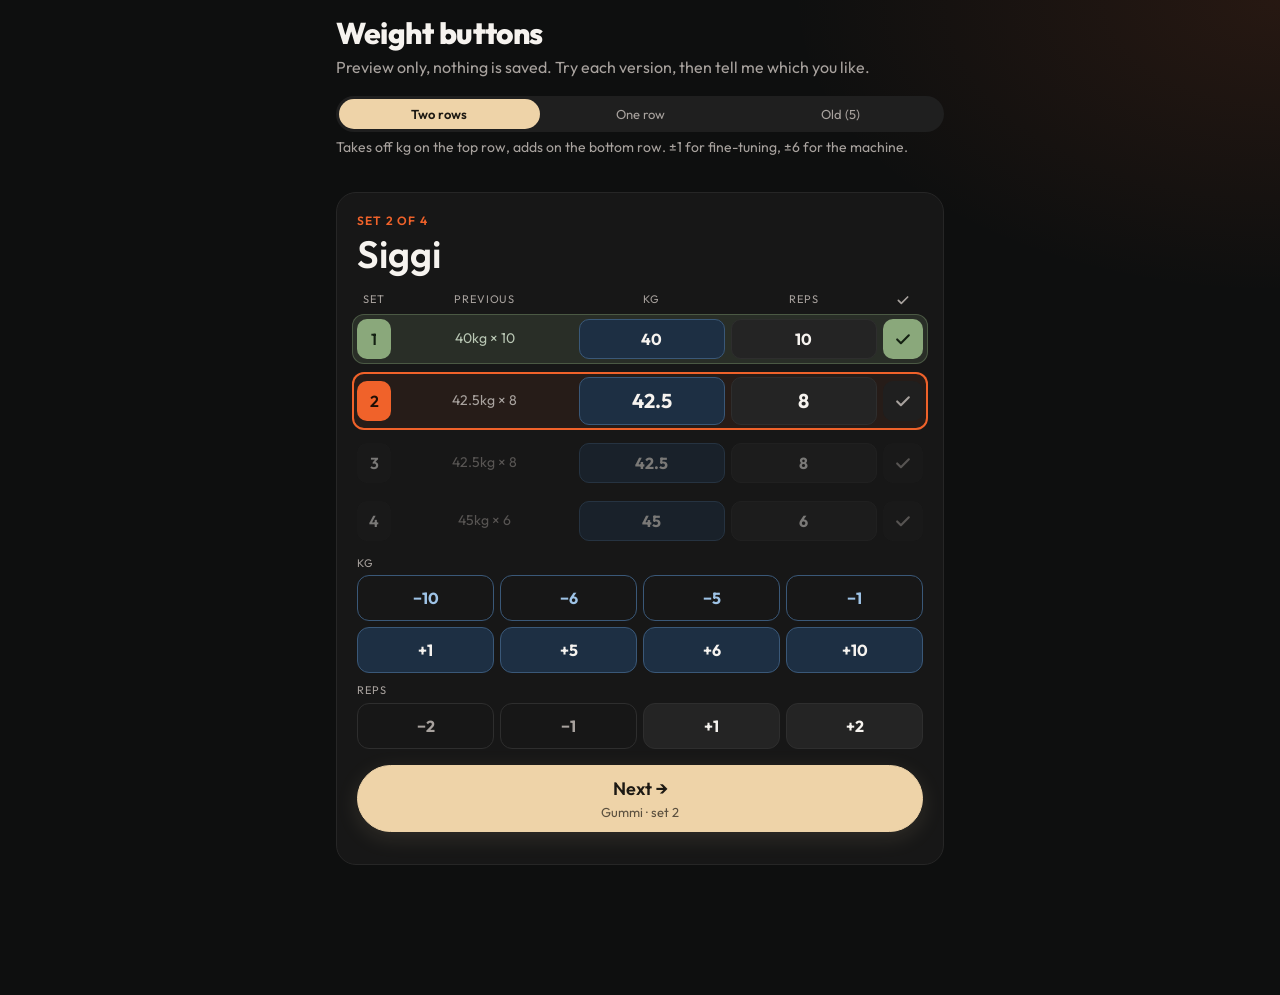
==== commit 5f1565c8: "Preview: eight kg chips in one or two rows" ====
--- a/preview.html
+++ b/preview.html
@@ -23,7 +23,9 @@
     }
     .chip.minus { background: transparent; color: var(--kg); }
     .chip:active { filter: brightness(1.3); }
-    .chips.reps { grid-template-columns: repeat(4, 1fr); }
+    .chips.reps, .chips.four { grid-template-columns: repeat(4, 1fr); }
+    .chips.eight { grid-template-columns: repeat(8, 1fr); gap: 4px; }
+    .chips.eight .chip { min-height: 44px; font-size: 14px; padding: 0; border-radius: 10px; }
     .chips.reps .chip { background: #242424; border-color: #2e2e2e; }
     .chips.reps .chip.minus { background: transparent; color: var(--muted); }
     .chip-label { color: var(--muted); font-size: 11px; letter-spacing: 0.08em; text-transform: uppercase; margin: 10px 0 4px; }
@@ -60,9 +62,9 @@
     <h1 style="font-size:30px">Weight buttons</h1>
     <p class="sub">Preview only, nothing is saved. Try each version, then tell me which you like.</p>
     <div class="seg variants" data-variants>
-      <button data-v="A" class="on">A · Chips</button>
-      <button data-v="B">B · Steppers</button>
-      <button data-v="C">C · Strip</button>
+      <button data-v="A2" class="on">Two rows</button>
+      <button data-v="A1">One row</button>
+      <button data-v="A">Old (5)</button>
     </div>
     <p class="about" data-about></p>
     <div data-step></div>
@@ -71,13 +73,20 @@
 
   <script>
     const TICK = '<svg width="20" height="20" viewBox="0 0 24 24" fill="none" stroke="currentColor" stroke-width="2.5" stroke-linecap="round" stroke-linejoin="round"><path d="M5 12.5l4.5 4.5L19 7.5"/></svg>';
+    const KG8 = [-10, -6, -5, -1, 1, 5, 6, 10];
+    const chip = (n, attr) => `<button class="chip ${n < 0 ? 'minus' : ''}" data-${attr}="${n}">${n < 0 ? '−' : '+'}${Math.abs(n)}</button>`;
+    const REPS = `
+        <div class="chip-label">reps</div>
+        <div class="chips reps">${[-2, -1, 1, 2].map(n => chip(n, 'rep')).join('')}</div>`;
     const ABOUT = {
+      A2: 'Takes off kg on the top row, adds on the bottom row. ±1 for fine-tuning, ±6 for the machine.',
+      A1: 'All eight kg buttons in one row: smaller, but takes less space.',
       A: 'Buttons under the set that add or take off kg (and reps). You can still tap the box to type.',
       B: 'The current set gets big − / + buttons. Choose how much one tap changes the kg. Tap the number to type.',
       C: 'Swipe a strip of weights around the current one and tap the one you lifted. Last time is marked.',
     };
     const prev = [{ w: 40, r: 10 }, { w: 42.5, r: 8 }, { w: 42.5, r: 8 }, { w: 45, r: 6 }];
-    let variant = 'A', stepSize = 5;
+    let variant = 'A2', stepSize = 5;
     let sets, cur;
     function reset() {
       sets = prev.map(p => ({ w: p.w, r: p.r, done: false }));
@@ -106,6 +115,15 @@
 
     function controls() {
       const s = sets[cur];
+      if (variant === 'A2') return `
+        <div class="chip-label">kg</div>
+        <div class="chips four">${KG8.slice(0, 4).map(n => chip(n, 'add')).join('')}</div>
+        <div class="chips four">${KG8.slice(4).map(n => chip(n, 'add')).join('')}</div>
+        ${REPS}`;
+      if (variant === 'A1') return `
+        <div class="chip-label">kg</div>
+        <div class="chips eight">${KG8.map(n => chip(n, 'add')).join('')}</div>
+        ${REPS}`;
       if (variant === 'A') return `
         <div class="chip-label">kg</div>
         <div class="chips">
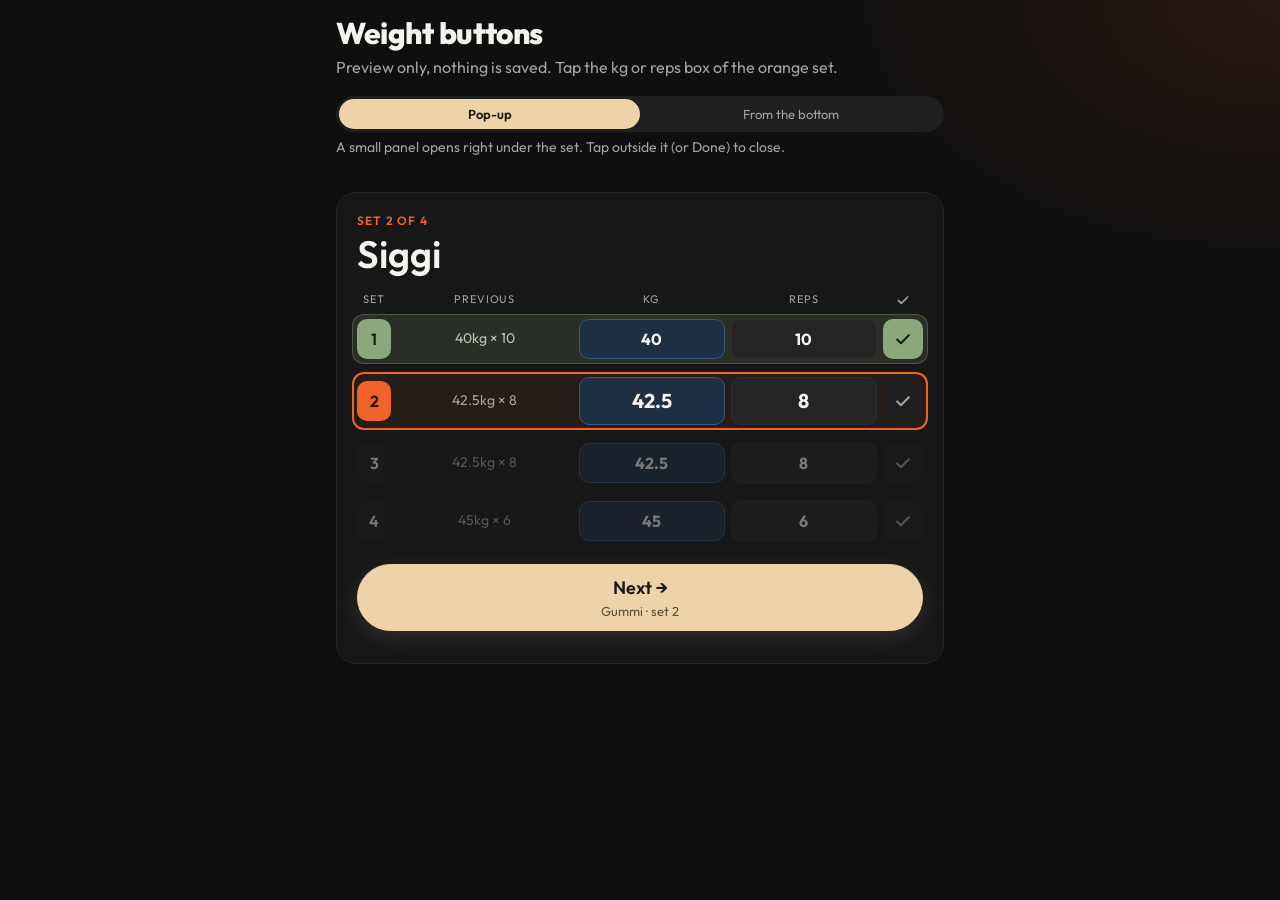
==== commit 88a6a434: "Preview: kg / reps buttons in a pop-up or bottom panel" ====
--- a/preview.html
+++ b/preview.html
@@ -10,101 +10,102 @@
   <link rel="stylesheet" href="https://fonts.googleapis.com/css2?family=Outfit:wght@400;500;600;700;800&display=swap">
   <link rel="stylesheet" href="styles.css?v=31">
   <style>
-    /* Preview only: three ways to change kg without the keyboard */
+    /* Preview only: tap the kg / reps box to get buttons for it */
     .variants { display: flex; width: 100%; margin: 4px 0 6px; }
     .variants button { flex: 1; }
     .about { color: var(--muted); font-size: 14px; margin: 0 0 14px; min-height: 40px; }
 
-    /* A: chips that add or take off kg */
-    .chips { display: grid; grid-template-columns: repeat(5, 1fr); gap: 6px; margin: 2px 0 6px; }
+    .step { position: relative; }
+    /* the kg / reps boxes of the current set are buttons now */
+    .set-row .cell {
+      min-height: 48px; border-radius: 10px; font: inherit; font-size: 20px; font-weight: 700; color: var(--text); cursor: pointer;
+    }
+    .set-row .cell.kg { background: var(--kg-bg); border: 1px solid var(--kg-border); }
+    .set-row .cell.reps { background: #242424; border: 1px solid #2e2e2e; }
+    .set-row .cell.open { border-color: var(--cream); box-shadow: 0 0 0 2px var(--cream); }
+
+    /* the panel */
+    .pad { background: #1c1c1c; border: 1px solid #343130; border-radius: 18px; padding: 12px; box-shadow: 0 18px 40px rgba(0, 0, 0, 0.6); }
+    .pad-head { display: flex; align-items: center; gap: 10px; margin-bottom: 10px; }
+    .pad-head .label { color: var(--muted); font-size: 12px; letter-spacing: 0.08em; text-transform: uppercase; }
+    .pad-head .value { font-size: 30px; font-weight: 700; line-height: 1; }
+    .pad-head .value small { font-size: 14px; color: var(--muted); font-weight: 500; margin-left: 3px; }
+    .pad-head .kbd { margin-left: auto; display: inline-flex; flex-direction: row; gap: 6px; }
+    .chips { display: grid; grid-template-columns: repeat(4, 1fr); gap: 6px; margin-bottom: 6px; }
     .chip {
-      min-height: 46px; border-radius: 12px; font: inherit; font-size: 16px; font-weight: 700; cursor: pointer;
+      min-height: 50px; border-radius: 12px; font: inherit; font-size: 17px; font-weight: 700; cursor: pointer;
       background: var(--kg-bg); border: 1px solid var(--kg-border); color: var(--text);
     }
     .chip.minus { background: transparent; color: var(--kg); }
-    .chip:active { filter: brightness(1.3); }
-    .chips.reps, .chips.four { grid-template-columns: repeat(4, 1fr); }
-    .chips.eight { grid-template-columns: repeat(8, 1fr); gap: 4px; }
-    .chips.eight .chip { min-height: 44px; font-size: 14px; padding: 0; border-radius: 10px; }
-    .chips.reps .chip { background: #242424; border-color: #2e2e2e; }
-    .chips.reps .chip.minus { background: transparent; color: var(--muted); }
-    .chip-label { color: var(--muted); font-size: 11px; letter-spacing: 0.08em; text-transform: uppercase; margin: 10px 0 4px; }
-
-    /* B: big steppers */
-    .stepper-box { display: grid; gap: 10px; margin: 6px 0 4px; }
-    .big-stepper { display: grid; grid-template-columns: 64px 1fr 64px; gap: 8px; align-items: center; border-radius: 16px; padding: 8px; }
-    .big-stepper.kg { background: var(--kg-bg); border: 1px solid var(--kg-border); }
-    .big-stepper.reps { background: #242424; border: 1px solid #2e2e2e; }
-    .big-stepper button {
-      height: 56px; border-radius: 12px; border: 1px solid rgba(255, 255, 255, 0.12); background: rgba(0, 0, 0, 0.25);
-      color: var(--text); font: inherit; font-size: 28px; font-weight: 600; cursor: pointer;
-    }
-    .big-stepper button:active { background: rgba(255, 255, 255, 0.1); }
-    .big-stepper .value { text-align: center; line-height: 1; }
-    .big-stepper .value input { background: transparent; border: none; box-shadow: none; text-align: center; font-size: 34px; font-weight: 700; padding: 0; min-height: 40px; }
-    .big-stepper .value span { color: var(--muted); font-size: 12px; text-transform: uppercase; letter-spacing: 0.08em; }
-    .step-size { display: flex; gap: 6px; justify-content: center; align-items: center; color: var(--muted); font-size: 13px; }
-    .step-size .seg { margin: 0; }
-
-    /* C: pick a weight from a strip */
-    .strip { display: flex; gap: 6px; overflow-x: auto; margin: 4px -20px 6px; padding: 4px 20px; scrollbar-width: none; scroll-snap-type: x mandatory; }
-    .strip::-webkit-scrollbar { display: none; }
-    .strip button {
-      flex: none; min-width: 64px; min-height: 52px; border-radius: 12px; scroll-snap-align: center;
-      background: transparent; border: 1px solid var(--kg-border); color: var(--kg); font: inherit; font-size: 18px; font-weight: 700; cursor: pointer;
-    }
-    .strip button.on { background: var(--kg-bg); color: var(--text); border-color: var(--kg); box-shadow: 0 0 0 1px var(--kg); }
-    .strip button small { display: block; font-size: 10px; font-weight: 500; color: var(--muted); letter-spacing: 0.04em; }
+    .pad.reps .chip { background: #2a2a2a; border-color: #363636; }
+    .pad.reps .chip.minus { background: transparent; color: var(--muted); }
+    .chip:active { filter: brightness(1.35); }
+    .pad .btn.primary { width: 100%; margin-top: 6px; min-height: 48px; }
+    .pad input { font-size: 24px; font-weight: 700; text-align: center; margin-bottom: 6px; }
+
+    /* pop-up: right under the set row, with a little arrow */
+    .pop { position: absolute; left: 12px; right: 12px; z-index: 5; }
+    .pop::before {
+      content: ''; position: absolute; top: -7px; left: var(--arrow, 50%); width: 12px; height: 12px; margin-left: -6px;
+      background: #1c1c1c; border-left: 1px solid #343130; border-top: 1px solid #343130; transform: rotate(45deg);
+    }
+
+    /* bottom sheet */
+    .scrim { position: fixed; inset: 0; z-index: 20; background: rgba(0, 0, 0, 0.45); }
+    .sheet-pad {
+      position: fixed; left: 0; right: 0; bottom: 0; z-index: 21; max-width: 640px; margin: 0 auto;
+      border-radius: 22px 22px 0 0; padding: 14px 16px; padding-bottom: max(16px, env(safe-area-inset-bottom));
+      animation: up 0.18s ease-out;
+    }
+    .sheet-pad .chip { min-height: 56px; font-size: 18px; }
+    @keyframes up { from { transform: translateY(40px); opacity: 0; } }
   </style>
 </head>
 <body>
   <main>
     <h1 style="font-size:30px">Weight buttons</h1>
-    <p class="sub">Preview only, nothing is saved. Try each version, then tell me which you like.</p>
+    <p class="sub">Preview only, nothing is saved. Tap the kg or reps box of the orange set.</p>
     <div class="seg variants" data-variants>
-      <button data-v="A2" class="on">Two rows</button>
-      <button data-v="A1">One row</button>
-      <button data-v="A">Old (5)</button>
+      <button data-v="pop" class="on">Pop-up</button>
+      <button data-v="sheet">From the bottom</button>
     </div>
     <p class="about" data-about></p>
     <div data-step></div>
   </main>
+  <div data-overlay></div>
   <div id="toast" class="toast" role="status"></div>
 
   <script>
     const TICK = '<svg width="20" height="20" viewBox="0 0 24 24" fill="none" stroke="currentColor" stroke-width="2.5" stroke-linecap="round" stroke-linejoin="round"><path d="M5 12.5l4.5 4.5L19 7.5"/></svg>';
-    const KG8 = [-10, -6, -5, -1, 1, 5, 6, 10];
-    const chip = (n, attr) => `<button class="chip ${n < 0 ? 'minus' : ''}" data-${attr}="${n}">${n < 0 ? '−' : '+'}${Math.abs(n)}</button>`;
-    const REPS = `
-        <div class="chip-label">reps</div>
-        <div class="chips reps">${[-2, -1, 1, 2].map(n => chip(n, 'rep')).join('')}</div>`;
+    const KBD = '<svg width="18" height="18" viewBox="0 0 24 24" fill="none" stroke="currentColor" stroke-width="2" stroke-linecap="round" stroke-linejoin="round"><rect x="2.5" y="6" width="19" height="12" rx="2.5"/><path d="M6.5 10h1M10.5 10h1M14.5 10h1M6.5 14h11"/></svg>';
     const ABOUT = {
-      A2: 'Takes off kg on the top row, adds on the bottom row. ±1 for fine-tuning, ±6 for the machine.',
-      A1: 'All eight kg buttons in one row: smaller, but takes less space.',
-      A: 'Buttons under the set that add or take off kg (and reps). You can still tap the box to type.',
-      B: 'The current set gets big − / + buttons. Choose how much one tap changes the kg. Tap the number to type.',
-      C: 'Swipe a strip of weights around the current one and tap the one you lifted. Last time is marked.',
+      pop: 'A small panel opens right under the set. Tap outside it (or Done) to close.',
+      sheet: 'A panel slides up from the bottom, where your thumb is. Tap above it (or Done) to close.',
     };
+    const STEPS = { w: [-10, -6, -5, -1, 1, 5, 6, 10], r: [-2, -1, 1, 2] };
     const prev = [{ w: 40, r: 10 }, { w: 42.5, r: 8 }, { w: 42.5, r: 8 }, { w: 45, r: 6 }];
-    let variant = 'A2', stepSize = 5;
-    let sets, cur;
+    let variant = 'pop';
+    let sets, cur, open = null, typing = false; // open: 'w' | 'r'
+
     function reset() {
       sets = prev.map(p => ({ w: p.w, r: p.r, done: false }));
       sets[0].done = true;
       cur = 1;
+      open = null;
     }
     reset();
 
     const fmt = n => String(Math.round(n * 100) / 100);
     const el = document.querySelector('[data-step]');
+    const overlay = document.querySelector('[data-overlay]');
 
     function row(s, j) {
       const cells = `<span class="set-no">${j + 1}</span><span class="prev">${prev[j].w}kg × ${prev[j].r}</span>`;
       if (j === cur) return `
-        <div class="set-row current">
+        <div class="set-row current" data-current>
           ${cells}
-          <input inputmode="decimal" data-f="w" value="${fmt(s.w)}" aria-label="Weight">
-          <input inputmode="numeric" data-f="r" value="${s.r}" aria-label="Reps">
+          <button class="cell kg ${open === 'w' ? 'open' : ''}" data-open="w">${fmt(s.w)}</button>
+          <button class="cell reps ${open === 'r' ? 'open' : ''}" data-open="r">${s.r}</button>
           <span class="tick">${TICK}</span>
         </div>`;
       return `
@@ -113,74 +114,31 @@
         </div>`;
     }
 
-    function controls() {
-      const s = sets[cur];
-      if (variant === 'A2') return `
-        <div class="chip-label">kg</div>
-        <div class="chips four">${KG8.slice(0, 4).map(n => chip(n, 'add')).join('')}</div>
-        <div class="chips four">${KG8.slice(4).map(n => chip(n, 'add')).join('')}</div>
-        ${REPS}`;
-      if (variant === 'A1') return `
-        <div class="chip-label">kg</div>
-        <div class="chips eight">${KG8.map(n => chip(n, 'add')).join('')}</div>
-        ${REPS}`;
-      if (variant === 'A') return `
-        <div class="chip-label">kg</div>
-        <div class="chips">
-          <button class="chip minus" data-add="-5">−5</button>
-          <button class="chip minus" data-add="-2.5">−2.5</button>
-          <button class="chip" data-add="2.5">+2.5</button>
-          <button class="chip" data-add="5">+5</button>
-          <button class="chip" data-add="10">+10</button>
-        </div>
-        <div class="chip-label">reps</div>
-        <div class="chips reps">
-          <button class="chip minus" data-rep="-2">−2</button>
-          <button class="chip minus" data-rep="-1">−1</button>
-          <button class="chip" data-rep="1">+1</button>
-          <button class="chip" data-rep="2">+2</button>
-        </div>`;
-      if (variant === 'B') return `
-        <div class="stepper-box">
-          <div class="big-stepper kg">
-            <button data-add="${-stepSize}" aria-label="Less kg">−</button>
-            <div class="value"><input inputmode="decimal" data-f="w" value="${fmt(s.w)}" aria-label="Weight"><span>kg</span></div>
-            <button data-add="${stepSize}" aria-label="More kg">+</button>
+    function padHtml(cls) {
+      const s = sets[cur], f = open;
+      const v = f === 'w' ? s.w : s.r;
+      return `
+        <div class="pad ${f === 'w' ? 'kg' : 'reps'} ${cls}" data-pad>
+          <div class="pad-head">
+            <span class="label">${f === 'w' ? 'Weight' : 'Reps'}</span>
+            <span class="value" data-value>${fmt(v)}<small>${f === 'w' ? 'kg' : 'reps'}</small></span>
+            <button class="btn small kbd" data-kbd>${KBD}Type</button>
           </div>
-          <div class="step-size">One tap =
-            <div class="seg">${[1.25, 2.5, 5, 10].map(n => `<button data-size="${n}" class="${n === stepSize ? 'on' : ''}">${n} kg</button>`).join('')}</div>
-          </div>
-          <div class="big-stepper reps">
-            <button data-rep="-1" aria-label="Fewer reps">−</button>
-            <div class="value"><input inputmode="numeric" data-f="r" value="${s.r}" aria-label="Reps"><span>reps</span></div>
-            <button data-rep="1" aria-label="More reps">+</button>
-          </div>
-        </div>`;
-      // C: weights around the current one, every 2.5 kg
-      const opts = [];
-      for (let w = Math.max(0, s.w - 20); w <= s.w + 30; w += 2.5) opts.push(w);
-      return `
-        <div class="chip-label">kg · swipe for more</div>
-        <div class="strip" data-strip>${opts.map(w => `
-          <button data-set="${w}" class="${w === s.w ? 'on' : ''}">${fmt(w)}${w === prev[cur].w ? '<small>last time</small>' : ''}</button>`).join('')}
-        </div>
-        <div class="chip-label">reps</div>
-        <div class="chips reps">
-          <button class="chip minus" data-rep="-2">−2</button>
-          <button class="chip minus" data-rep="-1">−1</button>
-          <button class="chip" data-rep="1">+1</button>
-          <button class="chip" data-rep="2">+2</button>
-        </div>`;
-    }
+          ${typing
+            ? `<input inputmode="${f === 'w' ? 'decimal' : 'numeric'}" data-type value="${fmt(v)}">`
+            : `${f === 'w'
+              ? `<div class="chips">${STEPS.w.slice(0, 4).map(chip).join('')}</div><div class="chips">${STEPS.w.slice(4).map(chip).join('')}</div>`
+              : `<div class="chips">${STEPS.r.map(chip).join('')}</div>`}`}
+          <button class="btn primary" data-close>Done</button>
+        </div>`;
+    }
+    const chip = n => `<button class="chip ${n < 0 ? 'minus' : ''}" data-add="${n}">${n < 0 ? '−' : '+'}${Math.abs(n)}</button>`;
 
     function render() {
       document.querySelector('[data-about]').textContent = ABOUT[variant];
+      overlay.innerHTML = '';
       if (cur >= sets.length) {
-        el.innerHTML = `
-          <div class="step">
-            <div class="step-name">All done 💪</div>
-            <button class="btn primary big" data-again>Try again</button>
-          </div>`;
+        el.innerHTML = `<div class="step"><div class="step-name">All done 💪</div><button class="btn primary big" data-again>Try again</button></div>`;
         return;
       }
       el.innerHTML = `
@@ -189,11 +147,21 @@
           <div class="step-name">Siggi</div>
           <div class="set-head"><span>Set</span><span>Previous</span><span>kg</span><span>Reps</span><span>${TICK}</span></div>
           ${sets.map(row).join('')}
-          ${controls()}
           <button class="btn primary big" data-next>Next →<small>Gummi · set ${cur + 1}</small></button>
         </div>`;
-      // Keep the picked weight in view on the strip
-      el.querySelector('[data-strip] .on')?.scrollIntoView({ inline: 'center', block: 'nearest' });
+      if (!open) return;
+      if (variant === 'pop') {
+        // place it under the current row, arrow pointing at the tapped box
+        const step = el.querySelector('.step'), rowEl = el.querySelector('[data-current]'), cell = el.querySelector('.cell.open');
+        step.insertAdjacentHTML('beforeend', padHtml('pop'));
+        const pad = step.querySelector('[data-pad]');
+        const sr = step.getBoundingClientRect(), rr = rowEl.getBoundingClientRect(), cr = cell.getBoundingClientRect();
+        pad.style.top = `${rr.bottom - sr.top + 10}px`;
+        pad.style.setProperty('--arrow', `${cr.left + cr.width / 2 - sr.left - 12}px`);
+      } else {
+        overlay.innerHTML = `<div class="scrim" data-close></div>${padHtml('sheet-pad')}`;
+      }
+      document.querySelector('[data-type]')?.focus();
     }
 
     let toastTimer;
@@ -205,46 +173,53 @@
       toastTimer = setTimeout(() => t.classList.remove('show'), 1600);
     }
 
-    // Only update the values on screen, so a tap doesn't redraw (and scroll) the whole card
+    // Update the numbers without redrawing, so taps don't move anything
     function refreshValues() {
       const s = sets[cur];
-      el.querySelectorAll('[data-f="w"]').forEach(i => { if (document.activeElement !== i) i.value = fmt(s.w); });
-      el.querySelectorAll('[data-f="r"]').forEach(i => { if (document.activeElement !== i) i.value = s.r; });
-      el.querySelectorAll('[data-strip] button').forEach(b => b.classList.toggle('on', +b.dataset.set === s.w));
-    }
-
-    el.addEventListener('click', e => {
-      const b = e.target.closest('button');
+      const cellW = el.querySelector('[data-open="w"]'), cellR = el.querySelector('[data-open="r"]');
+      if (cellW) cellW.textContent = fmt(s.w);
+      if (cellR) cellR.textContent = s.r;
+      const val = document.querySelector('[data-value]');
+      if (val) val.firstChild.textContent = fmt(open === 'w' ? s.w : s.r);
+    }
+
+    document.addEventListener('click', e => {
+      const b = e.target.closest('button, .scrim');
+      const s = sets[cur];
+      // tap outside the pop-up closes it
+      if (open && variant === 'pop' && !e.target.closest('[data-pad], [data-open]')) { open = null; typing = false; render(); if (!b) return; }
       if (!b) return;
-      const s = sets[cur];
-      if (b.dataset.add) { s.w = Math.max(0, s.w + +b.dataset.add); refreshValues(); }
-      else if (b.dataset.rep) { s.r = Math.max(0, s.r + +b.dataset.rep); refreshValues(); }
-      else if (b.dataset.set) { s.w = +b.dataset.set; refreshValues(); }
-      else if (b.dataset.size) { stepSize = +b.dataset.size; render(); }
+      const d = b.dataset;
+      if (d.open) { open = open === d.open ? null : d.open; typing = false; render(); }
+      else if (d.add) {
+        if (open === 'w') s.w = Math.max(0, s.w + +d.add); else s.r = Math.max(0, s.r + +d.add);
+        refreshValues();
+      } else if (b.hasAttribute('data-kbd')) { typing = !typing; render(); }
+      else if (b.hasAttribute('data-close')) { open = null; typing = false; render(); }
       else if (b.hasAttribute('data-next')) {
         s.done = true;
         toast(`Saved ${fmt(s.w)}kg × ${s.r}`);
         cur++;
-        if (sets[cur]) { sets[cur].w = Math.max(sets[cur].w, s.w); }
+        open = null;
+        if (sets[cur]) sets[cur].w = Math.max(sets[cur].w, s.w);
         render();
       } else if (b.hasAttribute('data-again')) { reset(); render(); }
+      else if (d.v) {
+        variant = d.v;
+        document.querySelectorAll('[data-variants] button').forEach(x => x.classList.toggle('on', x === b));
+        reset();
+        render();
+      }
     });
-    el.addEventListener('input', e => {
+    document.addEventListener('input', e => {
+      if (!e.target.matches('[data-type]')) return;
       const v = parseFloat(e.target.value.replace(',', '.'));
       if (!Number.isFinite(v)) return;
-      if (e.target.dataset.f === 'w') sets[cur].w = v; else sets[cur].r = v;
+      if (open === 'w') sets[cur].w = v; else sets[cur].r = v;
       refreshValues();
     });
-    el.addEventListener('focusin', e => { if (e.target.matches('input')) e.target.select(); });
-
-    document.querySelector('[data-variants]').addEventListener('click', e => {
-      const b = e.target.closest('button');
-      if (!b) return;
-      variant = b.dataset.v;
-      document.querySelectorAll('[data-variants] button').forEach(x => x.classList.toggle('on', x === b));
-      reset();
-      render();
-    });
+    document.addEventListener('focusin', e => { if (e.target.matches('[data-type]')) e.target.select(); });
+    document.addEventListener('keydown', e => { if (e.key === 'Enter' && e.target.matches('[data-type]')) { open = null; typing = false; render(); } });
     render();
   </script>
 </body>
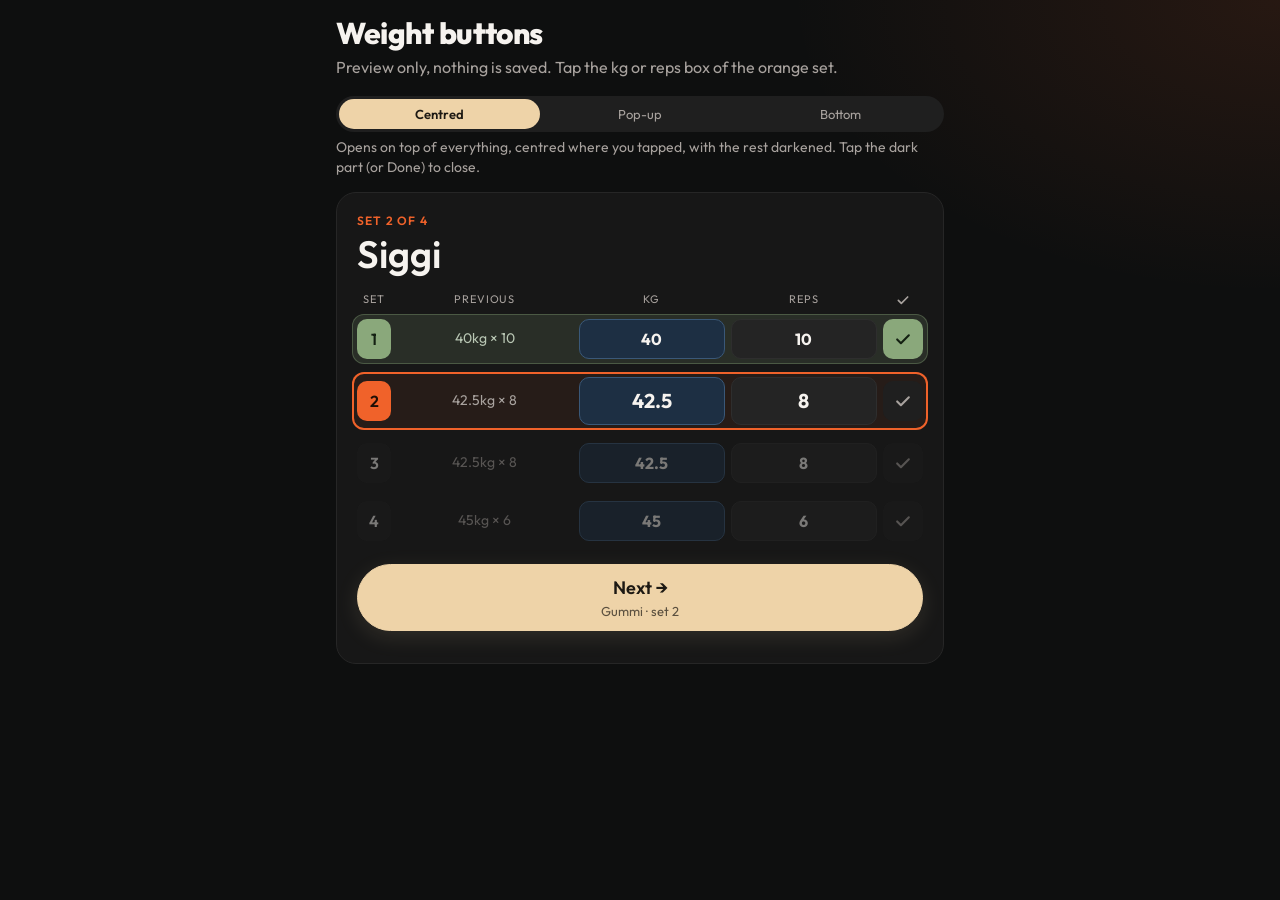
==== commit 07f9c283: "Preview: centred panel over a darkened screen; plus row on top, both rows small to big" ====
--- a/preview.html
+++ b/preview.html
@@ -31,7 +31,11 @@
     .pad-head .value { font-size: 30px; font-weight: 700; line-height: 1; }
     .pad-head .value small { font-size: 14px; color: var(--muted); font-weight: 500; margin-left: 3px; }
     .pad-head .kbd { margin-left: auto; display: inline-flex; flex-direction: row; gap: 6px; }
-    .chips { display: grid; grid-template-columns: repeat(4, 1fr); gap: 6px; margin-bottom: 6px; }
+    .chips { display: grid; grid-template-columns: repeat(var(--cols, 4), 1fr); gap: 6px; margin-bottom: 6px; }
+    /* over everything: centred on the tapped box */
+    .center-pad { position: fixed; z-index: 21; width: min(340px, calc(100vw - 24px)); animation: pop 0.14s ease-out; }
+    .center-pad .chip { min-height: 56px; font-size: 18px; }
+    @keyframes pop { from { transform: scale(0.94); opacity: 0; } }
     .chip {
       min-height: 50px; border-radius: 12px; font: inherit; font-size: 17px; font-weight: 700; cursor: pointer;
       background: var(--kg-bg); border: 1px solid var(--kg-border); color: var(--text);
@@ -66,8 +70,9 @@
     <h1 style="font-size:30px">Weight buttons</h1>
     <p class="sub">Preview only, nothing is saved. Tap the kg or reps box of the orange set.</p>
     <div class="seg variants" data-variants>
-      <button data-v="pop" class="on">Pop-up</button>
-      <button data-v="sheet">From the bottom</button>
+      <button data-v="center" class="on">Centred</button>
+      <button data-v="pop">Pop-up</button>
+      <button data-v="sheet">Bottom</button>
     </div>
     <p class="about" data-about></p>
     <div data-step></div>
@@ -79,12 +84,14 @@
     const TICK = '<svg width="20" height="20" viewBox="0 0 24 24" fill="none" stroke="currentColor" stroke-width="2.5" stroke-linecap="round" stroke-linejoin="round"><path d="M5 12.5l4.5 4.5L19 7.5"/></svg>';
     const KBD = '<svg width="18" height="18" viewBox="0 0 24 24" fill="none" stroke="currentColor" stroke-width="2" stroke-linecap="round" stroke-linejoin="round"><rect x="2.5" y="6" width="19" height="12" rx="2.5"/><path d="M6.5 10h1M10.5 10h1M14.5 10h1M6.5 14h11"/></svg>';
     const ABOUT = {
+      center: 'Opens on top of everything, centred where you tapped, with the rest darkened. Tap the dark part (or Done) to close.',
       pop: 'A small panel opens right under the set. Tap outside it (or Done) to close.',
       sheet: 'A panel slides up from the bottom, where your thumb is. Tap above it (or Done) to close.',
     };
-    const STEPS = { w: [-10, -6, -5, -1, 1, 5, 6, 10], r: [-2, -1, 1, 2] };
+    // plus on the top row, minus below, both from small to big
+    const STEPS = { w: [1, 5, 6, 10], r: [1, 2] };
     const prev = [{ w: 40, r: 10 }, { w: 42.5, r: 8 }, { w: 42.5, r: 8 }, { w: 45, r: 6 }];
-    let variant = 'pop';
+    let variant = 'center';
     let sets, cur, open = null, typing = false; // open: 'w' | 'r'
 
     function reset() {
@@ -126,9 +133,8 @@
           </div>
           ${typing
             ? `<input inputmode="${f === 'w' ? 'decimal' : 'numeric'}" data-type value="${fmt(v)}">`
-            : `${f === 'w'
-              ? `<div class="chips">${STEPS.w.slice(0, 4).map(chip).join('')}</div><div class="chips">${STEPS.w.slice(4).map(chip).join('')}</div>`
-              : `<div class="chips">${STEPS.r.map(chip).join('')}</div>`}`}
+            : `<div class="chips" style="--cols:${STEPS[f].length}">${STEPS[f].map(chip).join('')}</div>
+               <div class="chips" style="--cols:${STEPS[f].length}">${STEPS[f].map(n => chip(-n)).join('')}</div>`}
           <button class="btn primary" data-close>Done</button>
         </div>`;
     }
@@ -158,6 +164,14 @@
         const sr = step.getBoundingClientRect(), rr = rowEl.getBoundingClientRect(), cr = cell.getBoundingClientRect();
         pad.style.top = `${rr.bottom - sr.top + 10}px`;
         pad.style.setProperty('--arrow', `${cr.left + cr.width / 2 - sr.left - 12}px`);
+      } else if (variant === 'center') {
+        // centred on the tapped box, but kept on screen
+        const cr = el.querySelector('.cell.open').getBoundingClientRect();
+        overlay.innerHTML = `<div class="scrim" data-close></div>${padHtml('center-pad')}`;
+        const pad = overlay.querySelector('[data-pad]'), pr = { width: pad.offsetWidth, height: pad.offsetHeight }; // (not scaled by the animation)
+        const clamp = (v, lo, hi) => Math.min(Math.max(v, lo), hi);
+        pad.style.left = `${clamp(cr.left + cr.width / 2 - pr.width / 2, 12, innerWidth - pr.width - 12)}px`;
+        pad.style.top = `${clamp(cr.top + cr.height / 2 - pr.height / 2, 12, innerHeight - pr.height - 12)}px`;
       } else {
         overlay.innerHTML = `<div class="scrim" data-close></div>${padHtml('sheet-pad')}`;
       }
